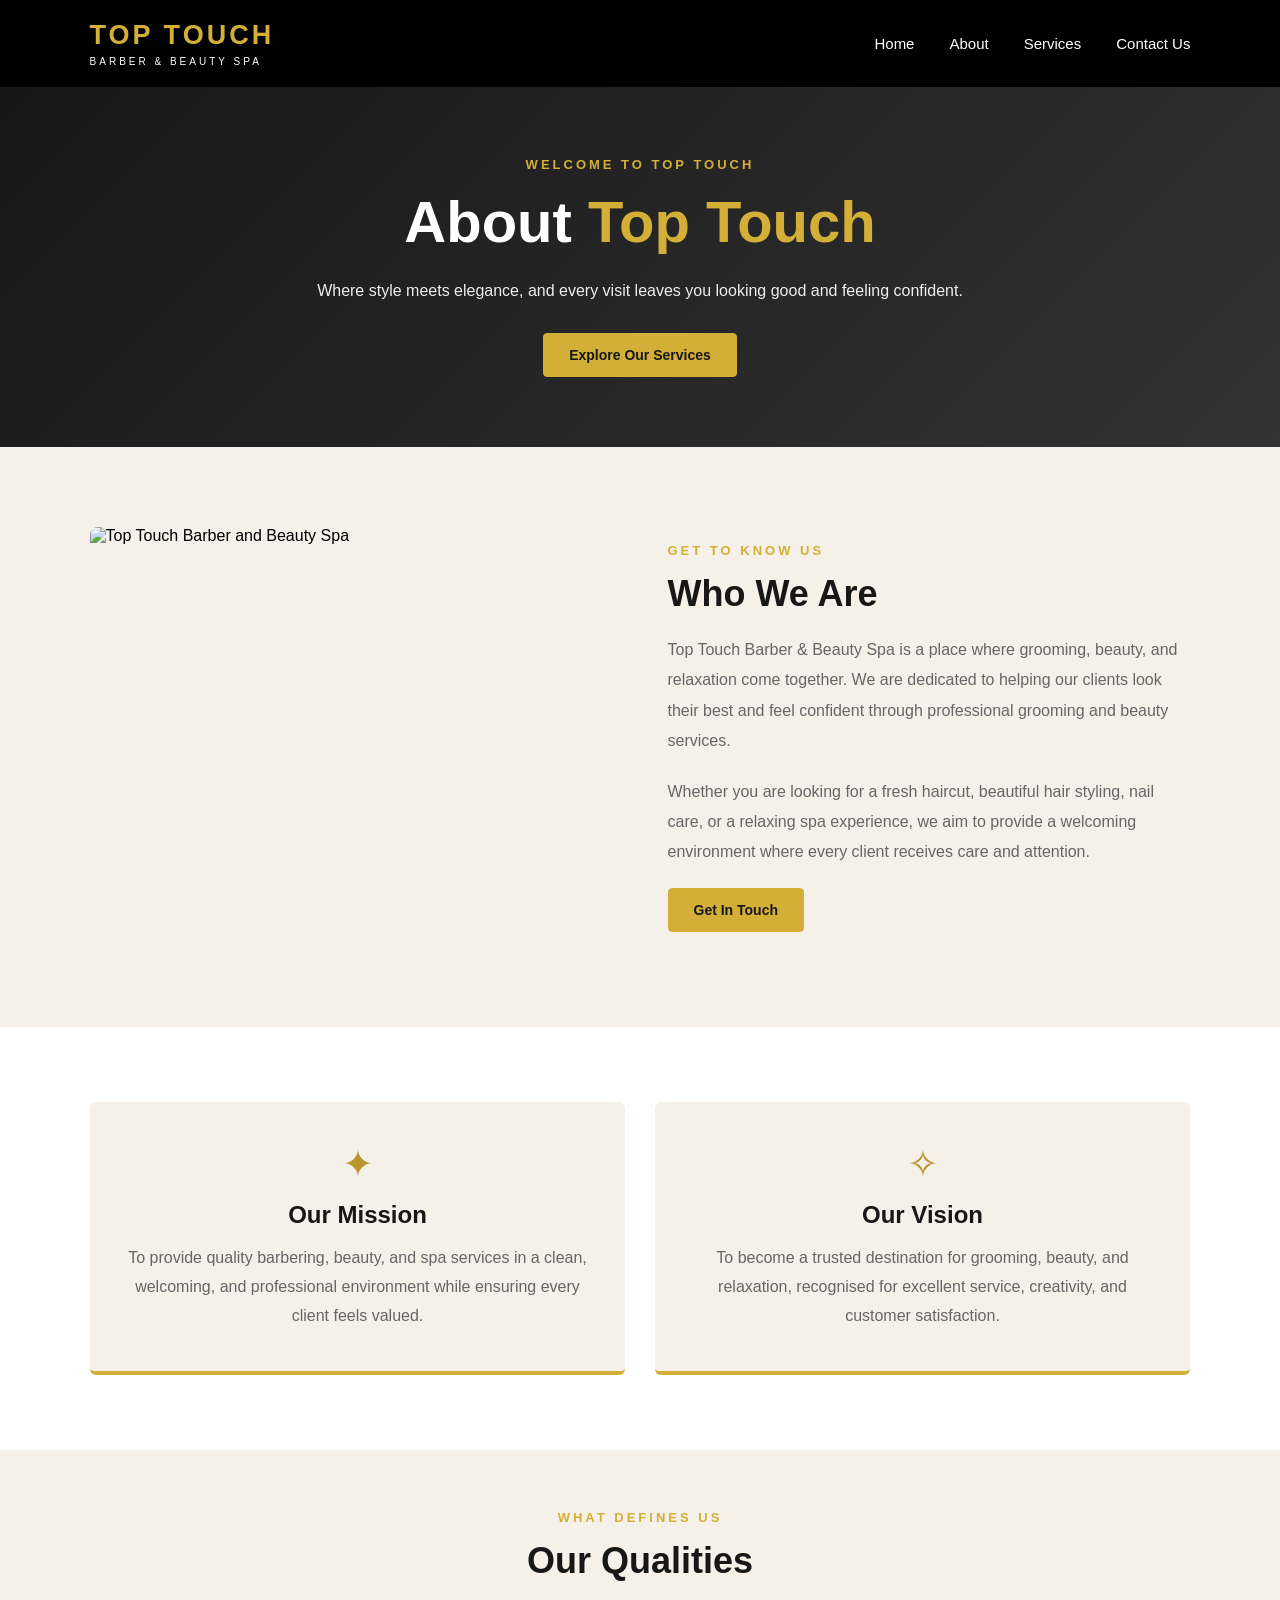
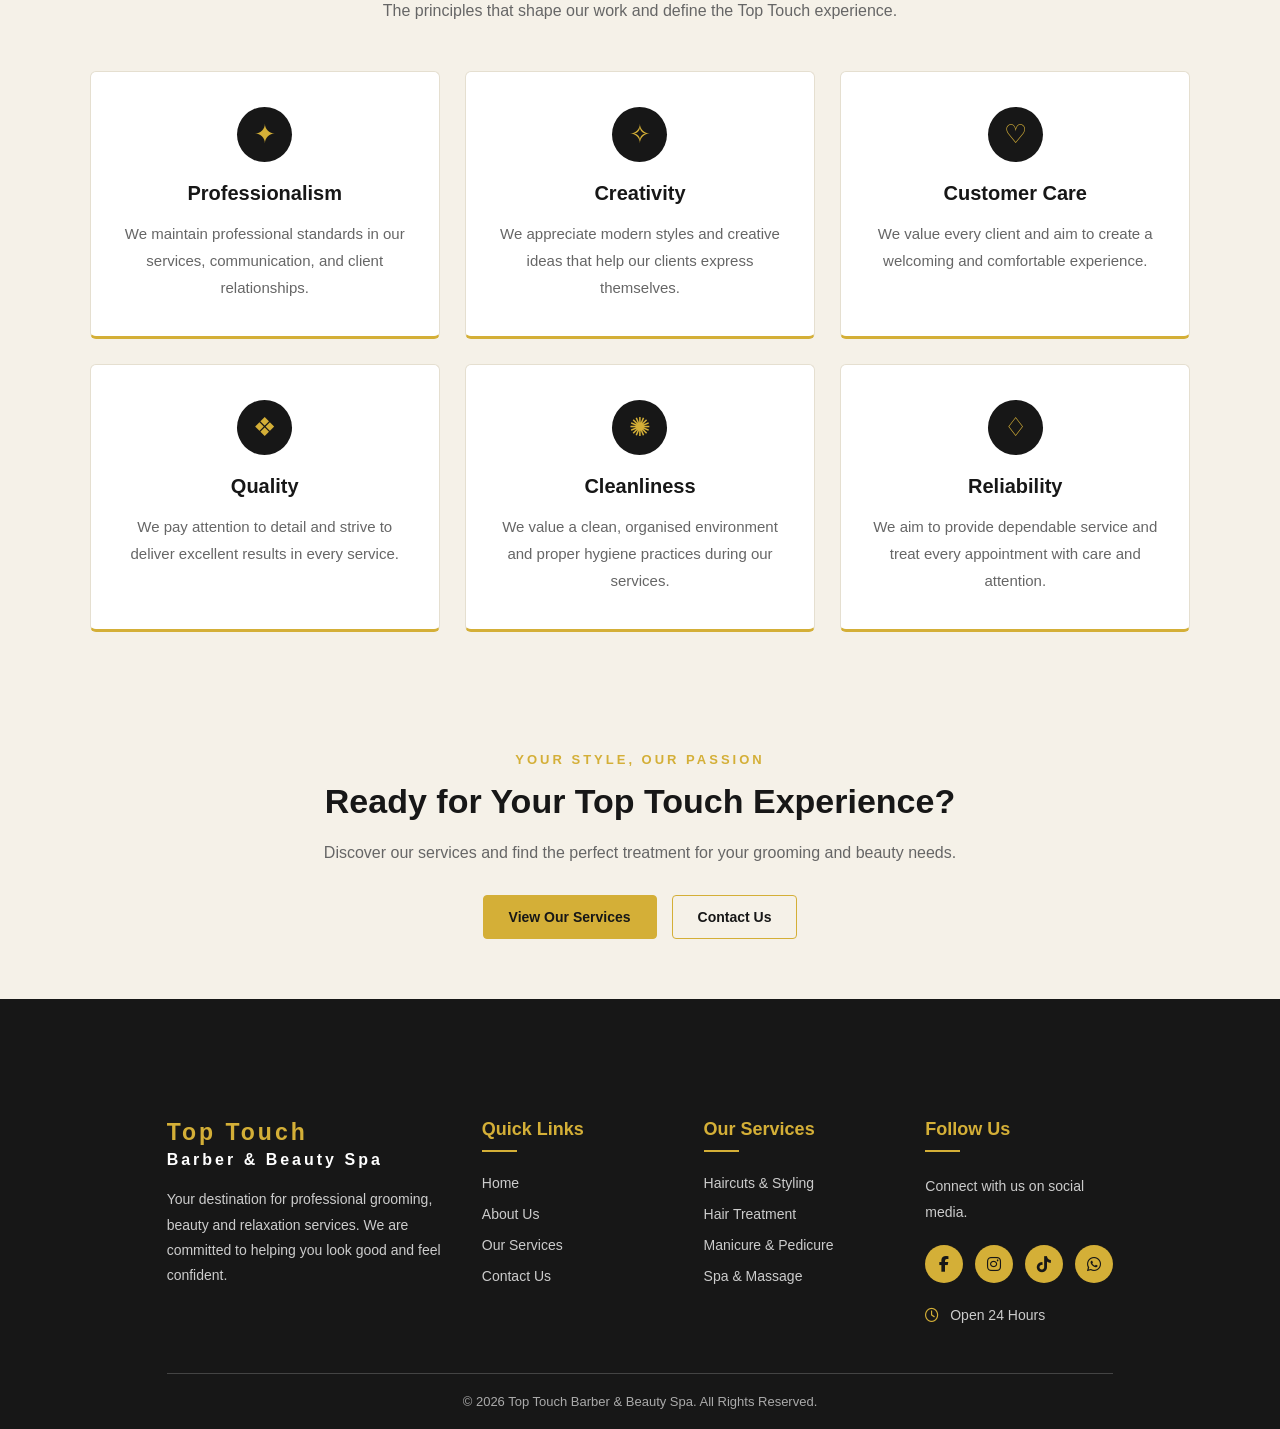
==== about.html @ b12eb3fb "Add files via upload" ====
<!DOCTYPE html>
<html lang="en">
<head>
    <meta charset="UTF-8">
    <meta name="viewport" content="width=device-width, initial-scale=1.0">
    <link rel="stylesheet" href="style.css">
    <link rel="stylesheet" href="https://cdnjs.cloudflare.com/ajax/libs/font-awesome/6.7.2/css/all.min.css">
    <title>Top Touch Barber and Beauty Spa</title>
</head>
<body>
   <header class="navbar">

    <!-- Business Name -->
    <div class="logo">
        <h2>TOP TOUCH</h2>
        <p>BARBER & BEAUTY SPA</p>
    </div>

    <!-- Navigation Links -->
    <nav class="nav-links">
        <a href="index.html">Home</a>
        <a href="about.html">About</a>
        <a href="services.html">Services</a>
        <a href="contact.html">Contact Us</a>
    </nav>

</header>
<!-- ABOUT HERO SECTION -->
<section class="about-hero">
    <div class="about-hero-content">
        <p class="about-subtitle">WELCOME TO TOP TOUCH</p>
        <h1>About <span>Top Touch</span></h1>
        <p>
            Where style meets elegance, and every visit leaves you
            looking good and feeling confident.
        </p>
        <a href="services.html" class="about-btn">Explore Our Services</a>
    </div>
</section>


<!-- WHO WE ARE SECTION -->
<section class="who-we-are">
    <div class="about-container">

        <div class="about-image">
            <img src="images/about-hero.jpg" alt="Top Touch Barber and Beauty Spa">
        </div>

        <div class="about-text">
            <p class="section-label">GET TO KNOW US</p>
            <h2>Who We Are</h2>

            <p>
                Top Touch Barber & Beauty Spa is a place where grooming,
                beauty, and relaxation come together. We are dedicated
                to helping our clients look their best and feel confident
                through professional grooming and beauty services.
            </p>

            <p>
                Whether you are looking for a fresh haircut, beautiful
                hair styling, nail care, or a relaxing spa experience,
                we aim to provide a welcoming environment where every
                client receives care and attention.
            </p>

            <a href="contact.html" class="about-btn">Get In Touch</a>
        </div>

    </div>
</section>


<!-- MISSION AND VISION SECTION -->
<section class="mission-vision">
    <div class="mission-vision-container">

        <div class="mission-card">
            <div class="mission-icon">✦</div>
            <h2>Our Mission</h2>
            <p>
                To provide quality barbering, beauty, and spa services
                in a clean, welcoming, and professional environment
                while ensuring every client feels valued.
            </p>
        </div>

        <div class="mission-card">
            <div class="mission-icon">✧</div>
            <h2>Our Vision</h2>
            <p>
                To become a trusted destination for grooming, beauty,
                and relaxation, recognised for excellent service,
                creativity, and customer satisfaction.
            </p>
        </div>

    </div>
</section>
<!-- OUR QUALITIES SECTION -->
<section class="our-qualities">

    <div class="qualities-heading">
        <p class="section-label">WHAT DEFINES US</p>
        <h2>Our Qualities</h2>
        <p>
            The principles that shape our work and define the
            Top Touch experience.
        </p>
    </div>

    <div class="qualities-container">

        <!-- Quality 1 -->
        <div class="quality-card">
            <div class="quality-icon">✦</div>
            <h3>Professionalism</h3>
            <p>
                We maintain professional standards in our services,
                communication, and client relationships.
            </p>
        </div>

        <!-- Quality 2 -->
        <div class="quality-card">
            <div class="quality-icon">✧</div>
            <h3>Creativity</h3>
            <p>
                We appreciate modern styles and creative ideas
                that help our clients express themselves.
            </p>
        </div>

        <!-- Quality 3 -->
        <div class="quality-card">
            <div class="quality-icon">♡</div>
            <h3>Customer Care</h3>
            <p>
                We value every client and aim to create a welcoming
                and comfortable experience.
            </p>
        </div>

        <!-- Quality 4 -->
        <div class="quality-card">
            <div class="quality-icon">❖</div>
            <h3>Quality</h3>
            <p>
                We pay attention to detail and strive to deliver
                excellent results in every service.
            </p>
        </div>

        <!-- Quality 5 -->
        <div class="quality-card">
            <div class="quality-icon">✺</div>
            <h3>Cleanliness</h3>
            <p>
                We value a clean, organised environment and proper
                hygiene practices during our services.
            </p>
        </div>

        <!-- Quality 6 -->
        <div class="quality-card">
            <div class="quality-icon">♢</div>
            <h3>Reliability</h3>
            <p>
                We aim to provide dependable service and treat
                every appointment with care and attention.
            </p>
        </div>

    </div>

</section>

<!-- CALL TO ACTION SECTION -->
<section class="about-cta">
    <div class="about-cta-content">
        <p class="section-label">YOUR STYLE, OUR PASSION</p>
        <h2>Ready for Your Top Touch Experience?</h2>
        <p>
            Discover our services and find the perfect treatment
            for your grooming and beauty needs.
        </p>

        <div class="about-cta-buttons">
            <a href="services.html" class="about-btn">View Our Services</a>
            <a href="contact.html" class="about-btn about-btn-outline">
                Contact Us
            </a>
        </div>
    </div>
</section>
<footer class="site-footer">


<!-- FOOTER SECTION -->

<footer class="site-footer">
    <div class="footer-container">


    <div class="footer-column footer-brand">
        <h2>Top Touch <span>Barber & Beauty Spa</span></h2>
        <p>
            Your destination for professional grooming, beauty
            and relaxation services. We are committed to helping
            you look good and feel confident.
        </p>
    </div>

    <div class="footer-column">
        <h3>Quick Links</h3>
        <ul class="footer-links">
            <li><a href="index.html">Home</a></li>
            <li><a href="about.html">About Us</a></li>
            <li><a href="services.html">Our Services</a></li>
            <li><a href="contact.html">Contact Us</a></li>
        </ul>
    </div>

    <div class="footer-column">
        <h3>Our Services</h3>
        <ul class="footer-links">
            <li><a href="services.html">Haircuts & Styling</a></li>
            <li><a href="services.html">Hair Treatment</a></li>
            <li><a href="services.html">Manicure & Pedicure</a></li>
            <li><a href="services.html">Spa & Massage</a></li>
        </ul>
    </div>

    <div class="footer-column">
        <h3>Follow Us</h3>
        <p>Connect with us on social media.</p>
        <div class="footer-socials">
            <a href="#" aria-label="Facebook"><i class="fa-brands fa-facebook-f"></i></a>
            <a href="#" aria-label="Instagram"><i class="fa-brands fa-instagram"></i></a>
            <a href="#" aria-label="TikTok"><i class="fa-brands fa-tiktok"></i></a>
            <a href="#" aria-label="WhatsApp"><i class="fa-brands fa-whatsapp"></i></a>
        </div>
        <p class="footer-hours">
            <i class="fa-regular fa-clock"></i> Open 24 Hours
        </p>
    </div>

</div>

<div class="footer-bottom">
    <p>&copy; 2026 Top Touch Barber & Beauty Spa. All Rights Reserved.</p>
</div>


</footer>

</body>
    
</html>
---- style.css ----
* {
    margin: 0;
    padding: 0;
    box-sizing: border-box;
}

body {
    font-family: Arial, sans-serif;
    background-color: #f5f1e8;
}

.navbar {
    width: 100%;
   background-color: black;
    padding: 20px 7%;
    display: flex;
    justify-content: space-between;
    align-items: center;
}

.logo h2 {
    color: #d4af37;
    font-size: 27px;
    letter-spacing: 3px;
}

.logo p {
    color: white;
    font-size: 10px;
    letter-spacing: 3px;
    margin-top: 5px;
}

.nav-links {
    display: flex;
    align-items: center;
    gap: 35px;
    margin-left: auto;
}

.nav-links a {
    color: white;
    text-decoration: none;
    font-size: 15px;
    transition: color 0.3s ease;
}

.nav-links a:hover {
    color: #d4af37;
}

@media (max-width: 768px) {
    .navbar {
        flex-direction: column;
        gap: 20px;
    }

    .nav-links {
        justify-content: center;
        flex-wrap: wrap;
        gap: 20px;
        margin-left: 0;
    }
}
.hero-slider {
    width: 100%;
    height: 750px;
    position: relative;
    overflow: hidden;
    background-color: #171717;
}

.slide {
    position: absolute;
    inset: 0;
    opacity: 0;
    visibility: hidden;
    transition: opacity 0.8s ease, visibility 0.8s ease;
}

.slide.active {
    opacity: 1;
    visibility: visible;
    z-index: 1;
}

.slide img {
    width: 100%;
    height: 100%;
    object-fit: cover;
    position: absolute;
    inset: 0;
    animation: imageZoom 6s ease-in-out infinite alternate;
}

.slide::after {
    content: "";
    position: absolute;
    inset: 0;
    background: linear-gradient(
        90deg,
        rgba(0, 0, 0, 0.85),
        rgba(0, 0, 0, 0.45),
        rgba(0, 0, 0, 0.1)
    );
}

.slide-content {
    position: absolute;
    top: 50%;
    left: 9%;
    transform: translateY(-50%);
    max-width: 600px;
    color: white;
    z-index: 2;
}

.category {
    color: #d4af37;
    font-size: 14px;
    font-weight: bold;
    letter-spacing: 4px;
    margin-bottom: 18px;
}

.slide-content h1 {
    font-size: clamp(32px, 4vw, 55px);
    line-height: 1.2;
    margin-bottom: 20px;
}

.slide-content > p:not(.category) {
    font-size: 17px;
    line-height: 1.8;
    margin-bottom: 28px;
    max-width: 500px;
}

.slide-btn {
    display: inline-block;
    background-color: #d4af37;
    color: #171717;
    padding: 14px 28px;
    text-decoration: none;
    font-weight: bold;
    border: 2px solid #d4af37;
    transition: 0.3s ease;
}

.slide-btn:hover {
    background-color: transparent;
    color: #ffffff;
}

.slider-arrow {
    position: absolute;
    top: 50%;
    transform: translateY(-50%);
    z-index: 3;
    width: 45px;
    height: 45px;
    border: 1px solid #d4af37;
    border-radius: 50%;
    background-color: rgba(0, 0, 0, 0.5);
    color: white;
    font-size: 20px;
    cursor: pointer;
}

.slider-arrow:hover {
    background-color: #d4af37;
    color: #171717;
}

.prev {
    left: 25px;
}

.next {
    right: 25px;
}

.slider-dots {
    position: absolute;
    bottom: 25px;
    left: 50%;
    transform: translateX(-50%);
    display: flex;
    gap: 12px;
    z-index: 3;
}

.dot {
    width: 12px;
    height: 12px;
    border-radius: 50%;
    border: 1px solid white;
    background-color: transparent;
    cursor: pointer;
}

.dot.active {
    background-color: #d4af37;
    border-color: #d4af37;
}

@keyframes imageZoom {
    from {
        transform: scale(1);
    }

    to {
        transform: scale(1.08);
    }
}

@media (max-width: 768px) {
    .hero-slider {
        height: 460px;
    }

    .slide-content {
        left: 7%;
        right: 7%;
    }

    .slide-content h1 {
        font-size: 34px;
    }

    .slide-content > p:not(.category) {
        font-size: 15px;
    }

    .slider-arrow {
        width: 38px;
        height: 38px;
        font-size: 16px;
    }

    .prev {
        left: 10px;
    }

    .next {
        right: 10px;
    }
}

@media (prefers-reduced-motion: reduce) {
    .slide,
    .slide img,
    .slide-btn {
        animation: none;
        transition: none;
    }
}
/* WHY CHOOSE US SECTION */
.why-choose-us {
width: 100%;
padding: 80px 7%;
background-color: #f5f1e8;
}

/* SECTION HEADING */
.section-heading {
text-align: center;
max-width: 700px;
margin: 0 auto 45px;
}

.section-subtitle {
color: #b8962e;
font-size: 13px;
font-weight: bold;
letter-spacing: 4px;
margin-bottom: 12px;
}

.section-heading h2 {
color: #171717;
font-size: 38px;
font-weight: bold;
margin-bottom: 15px;
}

.section-description {
color: #666666;
font-size: 16px;
line-height: 1.8;
}

/* THREE CARDS IN ONE ROW */
.choose-cards {
display: grid;
grid-template-columns: repeat(3, minmax(0, 1fr));
gap: 25px;
align-items: stretch;
max-width: 1400px;
margin: 0 auto;
}

/* INDIVIDUAL CARD */
.choose-card {
background-color: #ffffff;
padding: 30px;
border-left: 4px solid #d4af37;
border-radius: 8px;
box-shadow: 0 5px 20px rgba(0, 0, 0, 0.06);
transition: transform 0.3s ease, box-shadow 0.3s ease;
}

/* CARD HOVER EFFECT */
.choose-card:hover {
transform: translateY(-6px);
box-shadow: 0 12px 28px rgba(0, 0, 0, 0.12);
}

/* HEADING AND ICON */
.card-heading {
display: flex;
align-items: center;
gap: 15px;
margin-bottom: 18px;
}

.card-heading h3 {
color: #171717;
font-size: 21px;
font-weight: bold;
line-height: 1.4;
}

.choose-icon {
color: #d4af37;
font-size: 30px;
line-height: 1;
flex-shrink: 0;
}

/* CARD DESCRIPTION */
.choose-card p {
color: #666666;
font-size: 15px;
line-height: 1.8;
margin: 0;
}

/* TABLETS */
@media (max-width: 992px) {
.why-choose-us {
padding: 65px 5%;
}

```
.choose-cards {
    gap: 18px;
}

.choose-card {
    padding: 22px;
}

.card-heading {
    gap: 10px;
}

.card-heading h3 {
    font-size: 18px;
}

.choose-icon {
    font-size: 26px;
}
```

}

/* MOBILE PHONES */
@media (max-width: 768px) {
.why-choose-us {
padding: 50px 6%;
}

```
.section-heading {
    margin-bottom: 30px;
}

.section-heading h2 {
    font-size: 30px;
}

.section-description {
    font-size: 15px;
}

.choose-cards {
    grid-template-columns: 1fr;
    gap: 20px;
}

.choose-card {
    padding: 25px;
}

.card-heading h3 {
    font-size: 20px;
}
```

}
/* ==============================
OUR SERVICES SECTION
================================= */

.our-services {
width: 100%;
padding: 80px 7%;
background-color: #f5f1e8;
}

/* SECTION HEADING */

.services-heading {
text-align: center;
max-width: 700px;
margin: 0 auto 45px;
}

.services-subtitle {
color: #b8962e;
font-size: 13px;
font-weight: bold;
letter-spacing: 4px;
margin-bottom: 12px;
}

.services-heading h2 {
color: #171717;
font-size: 38px;
font-weight: bold;
margin-bottom: 15px;
}

.services-heading > p:last-child {
color: #666666;
font-size: 16px;
line-height: 1.8;
}

/* SERVICES GRID */

.services-container {
display: grid;
grid-template-columns: repeat(4, minmax(0, 1fr));
gap: 22px;
max-width: 1400px;
margin: 0 auto;
align-items: stretch;
}

/* INDIVIDUAL SERVICE CARD */

.service-card {
display: flex;
flex-direction: column;
background-color: #ffffff;
border-radius: 8px;
overflow: hidden;
box-shadow: 0 5px 20px rgba(0, 0, 0, 0.06);
transition: transform 0.3s ease, box-shadow 0.3s ease;
}

.service-card:hover {
transform: translateY(-6px);
box-shadow: 0 12px 28px rgba(0, 0, 0, 0.12);
}

/* SERVICE IMAGES */

.service-card > img {
width: 100%;
height: 260px;
object-fit: cover;
display: block;
transition: transform 0.4s ease;
}

.service-card:hover > img {
transform: scale(1.04);
}

/* CARD CONTENT */

.service-info {
display: flex;
flex-direction: column;
align-items: flex-start;
flex: 1;
padding: 25px 22px;
}

.service-info h3 {
color: #171717;
font-size: 20px;
line-height: 1.4;
margin-bottom: 14px;
}

.service-info p {
color: #666666;
font-size: 14px;
line-height: 1.8;
margin-bottom: 22px;
}

/* VIEW MORE BUTTON */

.view-more-btn {
display: inline-block;
margin-top: auto;
background-color: #d4af37;
color: #171717;
padding: 12px 22px;
border: 1px solid #d4af37;
border-radius: 4px;
text-decoration: none;
font-size: 14px;
font-weight: bold;
transition: background-color 0.3s ease,
color 0.3s ease,
border-color 0.3s ease;
}

.view-more-btn:hover {
background-color: #171717;
color: #d4af37;
border-color: #171717;
}

/* TABLETS AND SMALL LAPTOPS */

@media (max-width: 1100px) {
.our-services {
padding: 65px 5%;
}


.services-container {
    grid-template-columns: repeat(2, minmax(0, 1fr));
    gap: 25px;
}

.service-card > img {
    height: 240px;
}


}

/* MOBILE PHONES */

@media (max-width: 600px) {
.our-services {
padding: 50px 6%;
}

.services-heading {
    margin-bottom: 30px;
}

.services-heading h2 {
    font-size: 30px;
}

.services-heading > p:last-child {
    font-size: 15px;
}

.services-container {
    grid-template-columns: 1fr;
    gap: 22px;
}

.service-card > img {
    height: 230px;
}

.service-info {
    padding: 24px;
}

.service-info h3 {
    font-size: 21px;
}
```

}
/* ==============================
FOOTER
================================= */

.site-footer {
width: 100%;
background-color: #171717;
color: #ffffff;
padding: 60px 7% 0;
}

/* FOOTER COLUMNS */

.footer-container {
display: grid;
grid-template-columns: 1.4fr 1fr 1.3fr 1.3fr;
gap: 40px;
max-width: 1400px;
margin: 0 auto;
padding-bottom: 45px;
}

.footer-column h3 {
color: #d4af37;
font-size: 19px;
margin-bottom: 25px;
position: relative;
}

.footer-column h3::after {
content: "";
display: block;
width: 35px;
height: 2px;
background-color: #d4af37;
margin-top: 10px;
}

/* BRAND */

.footer-brand h2 {
color: #ffffff;
font-size: 28px;
letter-spacing: 3px;
margin-bottom: 5px;
}

.footer-brand h2 span {
color: #d4af37;
}

.footer-brand h4 {
color: #d4af37;
font-size: 11px;
letter-spacing: 3px;
margin-bottom: 20px;
}

.footer-brand > p {
color: #cccccc;
font-size: 14px;
line-height: 1.9;
margin-bottom: 25px;
}

/* QUICK LINKS */

.footer-links {
list-style: none;
padding: 0;
margin: 0;
}

.footer-links li {
margin-bottom: 14px;
}

.footer-links a {
color: #cccccc;
text-decoration: none;
font-size: 14px;
transition: color 0.3s ease, padding-left 0.3s ease;
}

.footer-links a:hover {
color: #d4af37;
padding-left: 5px;
}

/* CONTACT INFORMATION */

.footer-contact > p {
display: flex;
align-items: flex-start;
gap: 10px;
color: #cccccc;
font-size: 14px;
line-height: 1.8;
margin-bottom: 15px;
overflow-wrap: anywhere;
}

.footer-contact a {
color: #cccccc;
text-decoration: none;
transition: color 0.3s ease;
}

.footer-contact a:hover {
color: #d4af37;
}

.contact-icon {
color: #d4af37;
font-size: 19px;
min-width: 18px;
}

/* OPENING HOURS */

.opening-hours {
margin-top: 25px;
}

.opening-hours h4 {
color: #d4af37;
font-size: 15px;
margin-bottom: 12px;
}

.opening-hours p {
display: flex;
align-items: center;
gap: 9px;
color: #cccccc;
font-size: 13px;
line-height: 1.7;
}

.open-dot {
display: inline-block;
width: 9px;
height: 9px;
min-width: 9px;
border-radius: 50%;
background-color: #d4af37;
}

/* SOCIAL MEDIA ICONS */

/* FOOTER SECTION */
.site-footer {
background: #171717;
color: #ffffff;
padding: 60px 7% 0;
}

.footer-container {
max-width: 1200px;
margin: 0 auto;
display: grid;
grid-template-columns: 1.5fr 1fr 1fr 1fr;
gap: 35px;
padding-bottom: 45px;
}

.footer-column h3 {
color: #d4af37;
font-size: 18px;
margin-bottom: 22px;
}

.footer-brand h2 {
color: #d4af37;
font-size: 23px;
margin-bottom: 18px;
}

.footer-brand h2 span {
display: block;
color: #ffffff;
font-size: 16px;
margin-top: 5px;
}

.footer-column p {
color: #cccccc;
font-size: 14px;
line-height: 1.8;
}

.footer-links {
list-style: none;
padding: 0;
margin: 0;
}

.footer-links li {
margin-bottom: 13px;
}

.footer-links a {
color: #cccccc;
text-decoration: none;
font-size: 14px;
transition: 0.3s ease;
}

.footer-links a:hover {
color: #d4af37;
padding-left: 5px;
}

.footer-socials {
display: flex;
gap: 12px;
margin: 20px 0;
}

.footer-socials a {
width: 38px;
height: 38px;
display: flex;
align-items: center;
justify-content: center;
background: #d4af37;
color: #171717;
border-radius: 50%;
text-decoration: none;
font-size: 16px;
transition: 0.3s ease;
}

.footer-socials a:hover {
background: #ffffff;
transform: translateY(-4px);
}

.footer-hours {
margin-top: 5px;
}

.footer-hours i {
color: #d4af37;
margin-right: 7px;
}

.footer-bottom {
border-top: 1px solid #444444;
padding: 20px 0;
text-align: center;
}

.footer-bottom p {
color: #aaaaaa;
font-size: 13px;
margin: 0;
}

@media (max-width: 900px) {
.footer-container {
grid-template-columns: repeat(2, 1fr);
}
}

@media (max-width: 550px) {
.site-footer {
padding: 45px 6% 0;
}

.footer-container {
    grid-template-columns: 1fr;
    gap: 30px;
}


}

/* =====================================
   ABOUT PAGE HERO SECTION
===================================== */

.about-hero {
    position: relative;
    min-height: 520px;
    display: flex;
    align-items: center;
    justify-content: center;
    padding: 80px 7%;
    text-align: center;

    
    background-image: url("images/about-hero.jpg");
    background-size: cover;
    background-position: center;
    background-repeat: no-repeat;

    overflow: hidden;
}

/* Dark overlay while retaining the brand colours */
.about-hero-overlay {
    position: absolute;
    inset: 0;
    background: rgba(23, 23, 23, 0.72);
}

/* Hero content */
.about-hero-content {
    position: relative;
    z-index: 1;
    max-width: 850px;
    color: #ffffff;
}

/* Small gold heading */
.about-hero-label {
    color: #d4af37;
    font-size: 14px;
    font-weight: 700;
    letter-spacing: 4px;
    margin-bottom: 18px;
}

/* Main heading */
.about-hero-content h1 {
    font-size: clamp(38px, 5vw, 64px);
    line-height: 1.2;
    margin-bottom: 22px;
    color: #ffffff;
}

.about-hero-content h1 span {
    color: #d4af37;
}

/* Description */
.about-hero-description {
    max-width: 680px;
    margin: 0 auto 32px;
    color: #f5f1e8;
    font-size: 17px;
    line-height: 1.8;
}

/* Hero buttons */
.about-hero-buttons {
    display: flex;
    justify-content: center;
    align-items: center;
    flex-wrap: wrap;
    gap: 16px;
}

.about-btn {
    display: inline-block;
    padding: 14px 26px;
    text-decoration: none;
    font-size: 14px;
    font-weight: 700;
    border-radius: 5px;
    transition: all 0.3s ease;
}

/* Gold button */
.about-btn-primary {
    background: #d4af37;
    color: #171717;
    border: 2px solid #d4af37;
}

.about-btn-primary:hover {
    background: transparent;
    color: #d4af37;
}

/* Transparent button */
.about-btn-secondary {
    background: transparent;
    color: #ffffff;
    border: 2px solid #d4af37;
}

.about-btn-secondary:hover {
    background: #d4af37;
    color: #171717;
}

/* Mobile responsiveness */
@media (max-width: 600px) {

    .about-hero {
        min-height: 450px;
        padding: 65px 6%;
    }

    .about-hero-label {
        font-size: 12px;
        letter-spacing: 3px;
    }

    .about-hero-description {
        font-size: 15px;
    }

    .about-hero-buttons {
        flex-direction: column;
        width: 100%;
    }

    .about-btn {
        width: 100%;
        max-width: 280px;
        text-align: center;
    }
}

/* ==============================
   ABOUT PAGE
============================== */

.about-hero {
    min-height: 360px;
    display: flex;
    align-items: center;
    justify-content: center;
    text-align: center;
    padding: 70px 20px;
    background: linear-gradient(135deg, #171717, #333333);
    color: #ffffff;
}

.about-hero-content {
    max-width: 750px;
}

.about-subtitle,
.section-label {
    color: #d4af37;
    font-size: 13px;
    font-weight: 700;
    letter-spacing: 3px;
    margin-bottom: 15px;
}

.about-hero h1 {
    font-size: clamp(36px, 5vw, 58px);
    margin-bottom: 20px;
}

.about-hero h1 span {
    color: #d4af37;
}

.about-hero-content > p:not(.about-subtitle) {
    color: #eeeeee;
    line-height: 1.8;
    margin-bottom: 28px;
}

.about-btn {
    display: inline-block;
    padding: 13px 25px;
    background: #d4af37;
    color: #171717;
    text-decoration: none;
    font-weight: 700;
    border: 1px solid #d4af37;
    border-radius: 4px;
    transition: 0.3s ease;
}

.about-btn:hover {
    background: transparent;
    color: #d4af37;
}


/* WHO WE ARE */

.who-we-are {
    padding: 80px 7%;
    background: #f5f1e8;
}

.about-container {
    max-width: 1150px;
    margin: auto;
    display: grid;
    grid-template-columns: 1fr 1fr;
    gap: 55px;
    align-items: center;
}

.about-image img {
    width: 100%;
    height: 420px;
    object-fit: cover;
    display: block;
    border-radius: 8px;
}

.about-text h2,
.about-heading h2 {
    color: #171717;
    font-size: 36px;
    margin-bottom: 20px;
}

.about-text p:not(.section-label) {
    color: #666666;
    line-height: 1.9;
    margin-bottom: 20px;
}


/* MISSION AND VISION */

.mission-vision {
    padding: 75px 7%;
    background: #ffffff;
}

.mission-vision-container {
    max-width: 1100px;
    margin: auto;
    display: grid;
    grid-template-columns: repeat(2, 1fr);
    gap: 30px;
}

.mission-card {
    padding: 40px 30px;
    text-align: center;
    background: #f5f1e8;
    border-bottom: 4px solid #d4af37;
    border-radius: 6px;
    transition: transform 0.3s ease;
}

.mission-card:hover {
    transform: translateY(-6px);
}

.mission-icon {
    color: #b8962e;
    font-size: 38px;
    margin-bottom: 15px;
}

.mission-card h2 {
    color: #171717;
    margin-bottom: 15px;
}

.mission-card p {
    color: #666666;
    line-height: 1.8;
}




/* CALL TO ACTION */

.about-cta {
    padding: 60px 20px;
    text-align: center;
    background: #f5f1e8;
}

.about-cta-content {
    max-width: 750px;
    margin: auto;
}

.about-cta h2 {
    color: #171717;
    font-size: 34px;
    margin-bottom: 18px;
}

.about-cta-content > p:not(.section-label) {
    color: #666666;
    line-height: 1.8;
    margin-bottom: 28px;
}

.about-cta-buttons {
    display: flex;
    justify-content: center;
    flex-wrap: wrap;
    gap: 15px;
}

.about-btn-outline {
    background: transparent;
    color: #171717;
}

.about-btn-outline:hover {
    background: #171717;
    color: #d4af37;
    border-color: #171717;
}


/* RESPONSIVE LAYOUT */

@media (max-width: 768px) {
    .about-container {
        grid-template-columns: 1fr;
        gap: 30px;
    }

    .about-image img {
        height: 300px;
    }

    .mission-vision-container {
        grid-template-columns: 1fr;
    }

    .about-features {
        grid-template-columns: 1fr;
    }

    .about-text h2,
    .about-heading h2 {
        font-size: 30px;
    }

    .about-cta h2 {
        font-size: 28px;
    }
}
/* ==============================
   OUR QUALITIES SECTION
============================== */

.our-qualities {
    padding: 60px 7%;
    background: #f5f1e8;
}

.qualities-heading {
    max-width: 700px;
    margin: 0 auto 45px;
    text-align: center;
}

.qualities-heading h2 {
    color: #171717;
    font-size: 36px;
    margin-bottom: 15px;
}

.qualities-heading > p:last-child {
    color: #666666;
    line-height: 1.8;
}

.qualities-container {
    max-width: 1150px;
    margin: 0 auto;
    display: grid;
    grid-template-columns: repeat(3, minmax(0, 1fr));
    gap: 25px;
}

.quality-card {
    padding: 35px 25px;
    text-align: center;
    background: #ffffff;
    border: 1px solid #e5dfd0;
    border-bottom: 3px solid #d4af37;
    border-radius: 6px;
    transition: transform 0.3s ease, box-shadow 0.3s ease;
}

.quality-card:hover {
    transform: translateY(-6px);
    box-shadow: 0 10px 25px rgba(0, 0, 0, 0.08);
}

.quality-icon {
    width: 55px;
    height: 55px;
    display: flex;
    align-items: center;
    justify-content: center;
    margin: 0 auto 20px;
    border-radius: 50%;
    background: #171717;
    color: #d4af37;
    font-size: 26px;
}

.quality-card h3 {
    color: #171717;
    font-size: 20px;
    margin-bottom: 15px;
}

.quality-card p {
    color: #666666;
    font-size: 15px;
    line-height: 1.8;
    margin: 0;
}

/* Responsive layout */

@media (max-width: 900px) {
    .qualities-container {
        grid-template-columns: repeat(2, minmax(0, 1fr));
    }
}

@media (max-width: 550px) {
    .our-qualities {
        padding: 60px 6%;
    }

    .qualities-container {
        grid-template-columns: 1fr;
    }

    .qualities-heading h2 {
        font-size: 30px;
    }
}

/* ==============================
   SERVICES PAGE HERO
============================== */

.services-page-hero {
    width: 100%;
    min-height: 380px;
    box-sizing: border-box;

    display: flex;
    align-items: center;
    justify-content: center;

    padding: 65px 20px;
    margin: 0;

    text-align: center;
    background: linear-gradient(135deg, #171717, #333333);
    color:  white   ;
}

.services-page-hero-content {
    width: 100%;
    max-width: 800px;
    margin: 0 auto;
}

.services-page-subtitle {
    color: #d4af37;
    font-size: 13px;
    font-weight: bold;
    letter-spacing: 3px;
    margin-bottom: 18px;
}

.services-page-hero h1 {
    color:#d4af37;
    font-size: clamp(36px, 5vw, 54px);
    line-height: 1.2;
    margin: 0 0 22px;
}

.services-page-hero h1 span {
    color: #d4af37;
}

.services-page-description {
    max-width: 680px;
    margin: 0 auto 30px;
    color:white ;
    font-size: 16px;
    line-height: 1.9;
}

.services-page-btn {
    display: inline-flex;
    align-items: center;
    justify-content: center;
    gap: 12px;

    padding: 14px 30px;

    background: #d4af37;
    color: #171717;

    text-decoration: none;
    font-size: 15px;
    font-weight: bold;

    border: 2px solid #d4af37;
    border-radius: 4px;

    transition: 0.3s ease;
}

.services-page-btn:hover {
    background: transparent;
    color: #d4af37;
}

.services-page-btn span {
    font-size: 20px;
    transition: transform 0.3s ease;
}

.services-page-btn:hover span {
    transform: translateX(5px);
}


/* MOBILE RESPONSIVENESS */

@media (max-width: 600px) {

    .services-page-hero {
        min-height: 320px;
        padding: 50px 20px;
    }

    .services-page-subtitle {
        font-size: 11px;
        letter-spacing: 2px;
    }

    .services-page-description {
        font-size: 14px;
    }

}

/* ==============================
   KINYOZI & SALON SERVICES
============================== */

.salon-services {
    padding: 60px 7%;
    background: #f5f1e8;
}

.services-section-heading {
    max-width: 750px;
    margin: 0 auto 40px;
    text-align: center;
}

.services-section-subtitle {
    color: #b8962e;
    font-size: 12px;
    font-weight: bold;
    letter-spacing: 3px;
    margin-bottom: 12px;
}

.services-section-heading h2 {
    color: #171717;
    font-size: 36px;
    margin-bottom: 15px;
}

.services-section-heading h2 span {
    color: #b8962e;
}

.services-section-heading > p:last-child {
    color: #666666;
    line-height: 1.8;
}

.services-cards-container {
    max-width: 1200px;
    margin: 0 auto;
    display: grid;
    grid-template-columns: repeat(3, minmax(0, 1fr));
    gap: 25px;
}

.service-card {
    min-width: 0;
    overflow: hidden;
    background: #ffffff;
    border: 1px solid #e8e1d4;
    border-radius: 7px;
    transition: transform 0.3s ease, box-shadow 0.3s ease;
}

.service-card:hover {
    transform: translateY(-5px);
    box-shadow: 0 10px 25px rgba(0, 0, 0, 0.1);
}

.service-card > img {
    display: block;
    width: 100%;
    height: 280px;
    object-fit: cover;
}

.service-card-content {
    padding: 22px;
}

.service-card-title {
    display: flex;
    align-items: flex-start;
    justify-content: space-between;
    gap: 12px;
    margin-bottom: 12px;
}

.service-card-title h3 {
    color: #171717;
    font-size: 18px;
    line-height: 1.4;
    margin: 0;
}

.service-price {
    flex-shrink: 0;
    color: #b8962e;
    font-size: 14px;
    font-weight: bold;
    white-space: nowrap;
}

.service-card-content > p {
    color: #666666;
    font-size: 14px;
    line-height: 1.8;
    margin: 0;
}

/* Responsive layout */

@media (max-width: 950px) {
    .services-cards-container {
        grid-template-columns: repeat(2, minmax(0, 1fr));
    }
}

@media (max-width: 600px) {
    .salon-services {
        padding: 45px 6%;
    }

    .services-section-heading h2 {
        font-size: 29px;
    }

    .services-cards-container {
        grid-template-columns: 1fr;
        gap: 20px;
    }

    .service-card > img {
        height: 260px;
    }
}
/* SPA SERVICES SECTION */
.spa-services {
    padding: 60px 7%;
    background-color: #f5f1e8;
}

/* Spa section uses the same heading styles as Salon */
.spa-services .services-section-heading {
    max-width: 750px;
    margin: 0 auto 40px;
    text-align: center;
}

/* Spa cards use the existing shared card styles */
.spa-services .services-cards-container {
    max-width: 1200px;
    margin: 0 auto;
}

/* Responsive spacing */
@media (max-width: 600px) {
    .spa-services {
        padding: 45px 6%;
    }
}
/* CONTACT HERO SECTION */
.contact-hero {
    width: 100%;
    min-height: 380px;
    box-sizing: border-box;
    display: flex;
    align-items: center;
    justify-content: center;
    padding: 65px 20px;
    background-color: #171717;
    color: #ffffff;
    text-align: center;
}

.contact-hero-content {
    width: 100%;
    max-width: 800px;
    margin: 0 auto;
}

.contact-hero-subtitle {
    color: #d4af37;
    font-size: 13px;
    font-weight: bold;
    letter-spacing: 3px;
    margin-bottom: 18px;
}

.contact-hero h1 {
    color: #d4af37;
    font-size: clamp(36px, 5vw, 54px);
    line-height: 1.2;
    margin: 0 0 22px;
}

.contact-hero h1 span {
    color: #d4af37;
}

.contact-hero-description {
    max-width: 680px;
    margin: 0 auto 30px;
    color:white;
    font-size: 16px;
    line-height: 1.9;
}

.contact-hero-btn {
    display: inline-flex;
    align-items: center;
    justify-content: center;
    gap: 12px;
    padding: 14px 30px;
    background-color: #d4af37;
    color: #171717;
    text-decoration: none;
    font-size: 15px;
    font-weight: bold;
    border: 2px solid #d4af37;
    border-radius: 4px;
    transition: 0.3s ease;
}

.contact-hero-btn:hover {
    background-color: transparent;
    color: #d4af37;
}

.contact-hero-btn span {
    font-size: 20px;
    transition: transform 0.3s ease;
}

.contact-hero-btn:hover span {
    transform: translateX(5px);
}

/* MOBILE RESPONSIVENESS */
@media (max-width: 600px) {
    .contact-hero {
        min-height: 320px;
        padding: 50px 20px;
    }

    .contact-hero-subtitle {
        font-size: 11px;
        letter-spacing: 2px;
    }

    .contact-hero-description {
        font-size: 14px;
    }
}

/* CONTACT INFORMATION SECTION */
.contact-info {
    padding: 60px 7%;
    background-color: #f5f1e8;
}

.contact-info-heading {
    max-width: 750px;
    margin: 0 auto 40px;
    text-align: center;
}

.contact-info-subtitle {
    color: #b8962e;
    font-size: 12px;
    font-weight: bold;
    letter-spacing: 3px;
    margin-bottom: 12px;
}

.contact-info-heading h2 {
    color: #171717;
    font-size: 36px;
    margin-bottom: 15px;
}

.contact-info-heading h2 span {
    color: #b8962e;
}

.contact-info-heading > p:last-child {
    color: #666666;
    line-height: 1.8;
}

.contact-info-container {
    max-width: 1200px;
    margin: 0 auto;
    display: grid;
    grid-template-columns: repeat(3, minmax(0, 1fr));
    gap: 25px;
}

.contact-info-card {
    background-color: #ffffff;
    padding: 35px 25px;
    text-align: center;
    border: 1px solid #e8e1d4;
    border-radius: 7px;
    transition: transform 0.3s ease, box-shadow 0.3s ease;
}

.contact-info-card:hover {
    transform: translateY(-5px);
    box-shadow: 0 10px 25px rgba(0, 0, 0, 0.1);
}

.contact-icon {
    width: 65px;
    height: 65px;
    margin: 0 auto 20px;
    display: flex;
    align-items: center;
    justify-content: center;
    background-color: #171717;
    color: #d4af37;
    border-radius: 50%;
    font-size: 24px;
}

.contact-info-card h3 {
    color: #171717;
    font-size: 20px;
    margin-bottom: 12px;
}

.contact-info-card p {
    color: #666666;
    font-size: 14px;
    line-height: 1.8;
    margin-bottom: 15px;
}

.contact-info-card a,
.contact-info-card > span {
    color: #b8962e;
    font-size: 15px;
    font-weight: bold;
    text-decoration: none;
}

.contact-info-card a:hover {
    color: #171717;
}

/* RESPONSIVE DESIGN */
@media (max-width: 950px) {
    .contact-info-container {
        grid-template-columns: repeat(2, minmax(0, 1fr));
    }
}

@media (max-width: 600px) {
    .contact-info {
        padding: 45px 6%;
    }

    .contact-info-heading h2 {
        font-size: 29px;
    }

    .contact-info-container {
        grid-template-columns: 1fr;
        gap: 20px;
    }
}

/* WHATSAPP BOOKING SECTION */
.whatsapp-booking {
    padding: 70px 7%;
    background-color: #171717;
    text-align: center;
    color: #ffffff;
}

.whatsapp-booking-content {
    max-width: 800px;
    margin: 0 auto;
}

.whatsapp-icon {
    width: 75px;
    height: 75px;
    margin: 0 auto 22px;
    display: flex;
    align-items: center;
    justify-content: center;
    background-color: #d4af37;
    color: #171717;
    border-radius: 50%;
    font-size: 38px;
}

.whatsapp-subtitle {
    color: #d4af37;
    font-size: 12px;
    font-weight: bold;
    letter-spacing: 3px;
    margin-bottom: 15px;
}

.whatsapp-booking h2 {
    color: #ffffff;
    font-size: 36px;
    line-height: 1.3;
    margin-bottom: 20px;
}

.whatsapp-booking h2 span {
    color: #d4af37;
}

.whatsapp-description {
    max-width: 680px;
    margin: 0 auto 30px;
    color: #eeeeee;
    font-size: 15px;
    line-height: 1.9;
}

.whatsapp-booking-btn {
    display: inline-flex;
    align-items: center;
    justify-content: center;
    gap: 12px;
    padding: 15px 30px;
    background-color: #d4af37;
    color: #171717;
    border: 2px solid #d4af37;
    border-radius: 4px;
    text-decoration: none;
    font-size: 15px;
    font-weight: bold;
    transition: 0.3s ease;
}

.whatsapp-booking-btn:hover {
    background-color: transparent;
    color: #d4af37;
}

.whatsapp-booking-btn i {
    font-size: 21px;
}

/* MOBILE RESPONSIVENESS */
@media (max-width: 600px) {
    .whatsapp-booking {
        padding: 50px 6%;
    }

    .whatsapp-booking h2 {
        font-size: 29px;
    }

    .whatsapp-description {
        font-size: 14px;
    }

    .whatsapp-booking-btn {
        padding: 13px 22px;
        font-size: 14px;
    }
}

/* GOOGLE MAPS SECTION */
.location-section {
    padding: 60px 7%;
    background-color: #f5f1e8;
}

.location-heading {
    max-width: 750px;
    margin: 0 auto 40px;
    text-align: center;
}

.location-subtitle {
    color: #b8962e;
    font-size: 12px;
    font-weight: bold;
    letter-spacing: 3px;
    margin-bottom: 12px;
}

.location-heading h2 {
    color: #171717;
    font-size: 36px;
    margin-bottom: 15px;
}

.location-heading h2 span {
    color: #b8962e;
}

.location-heading > p:last-child {
    color: #666666;
    line-height: 1.8;
}

.location-container {
    max-width: 1200px;
    margin: 0 auto;
    display: grid;
    grid-template-columns: 1.6fr 1fr;
    gap: 30px;
    align-items: stretch;
}

.location-map {
    overflow: hidden;
    border-radius: 7px;
    border: 3px solid #d4af37;
    min-height: 400px;
}

.location-map iframe {
    display: block;
    width: 100%;
    height: 100%;
    min-height: 400px;
}

.location-directions {
    background-color: #171717;
    color: #ffffff;
    padding: 40px 30px;
    border-radius: 7px;
    display: flex;
    flex-direction: column;
    align-items: flex-start;
    justify-content: center;
}

.location-directions > i {
    color: #d4af37;
    font-size: 35px;
    margin-bottom: 20px;
}

.location-directions h3 {
    color: #ffffff;
    font-size: 25px;
    margin-bottom: 15px;
}

.location-directions p {
    color: #eeeeee;
    font-size: 14px;
    line-height: 1.9;
    margin-bottom: 25px;
}

.directions-btn {
    display: inline-flex;
    align-items: center;
    gap: 12px;
    padding: 13px 23px;
    background-color: #d4af37;
    color: #171717;
    text-decoration: none;
    font-size: 14px;
    font-weight: bold;
    border: 2px solid #d4af37;
    border-radius: 4px;
    transition: 0.3s ease;
}

.directions-btn:hover {
    background-color: transparent;
    color: #d4af37;
}

/* RESPONSIVE DESIGN */
@media (max-width: 800px) {
    .location-container {
        grid-template-columns: 1fr;
    }

    .location-map {
        min-height: 350px;
    }

    .location-map iframe {
        min-height: 350px;
    }
}

@media (max-width: 600px) {
    .location-section {
        padding: 45px 6%;
    }

    .location-heading h2 {
        font-size: 29px;
    }

    .location-directions {
        padding: 30px 25px;
    }
}
.contact-cta {
padding: 75px 7%;
background;
text-align: center;
color: #171717;
}

.contact-cta-content {
max-width: 800px;
margin: 0 auto;
}

.contact-cta-subtitle {
color: #171717;
font-size: 12px;
font-weight: bold;
letter-spacing: 3px;
margin-bottom: 15px;
}

.contact-cta h2 {
color: #171717;
font-size: 40px;
line-height: 1.3;
margin-bottom: 20px;
}

.contact-cta h2 span {
color:black;
}

.contact-cta-content > p:not(.contact-cta-subtitle) {
color: #333333;
font-size: 15px;
line-height: 1.9;
max-width: 680px;
margin: 0 auto 30px;
}

.contact-cta-buttons {
display: flex;
justify-content: center;
align-items: center;
gap: 15px;
flex-wrap: wrap;
}

.cta-book-btn,
.cta-services-btn {
display: inline-flex;
align-items: center;
justify-content: center;
gap: 10px;
padding: 14px 25px;
text-decoration: none;
font-size: 14px;
font-weight: bold;
border: 2px solid #171717;
border-radius: 4px;
transition: 0.3s ease;
}

.cta-book-btn {
background: #171717;
color: #ffffff;
}

.cta-book-btn:hover {
background: transparent;
color: #171717;
}

.cta-services-btn {
background: transparent;
color: #171717;
}

.cta-services-btn:hover {
background: #171717;
color: #ffffff;
}

@media (max-width: 600px) {
.contact-cta {
padding: 50px 6%;
}

.contact-cta h2 {
    font-size: 30px;
}

.contact-cta-buttons {
    flex-direction: column;
}

.cta-book-btn,
.cta-services-btn {
    width: 100%;
    box-sizing: border-box;
}

}
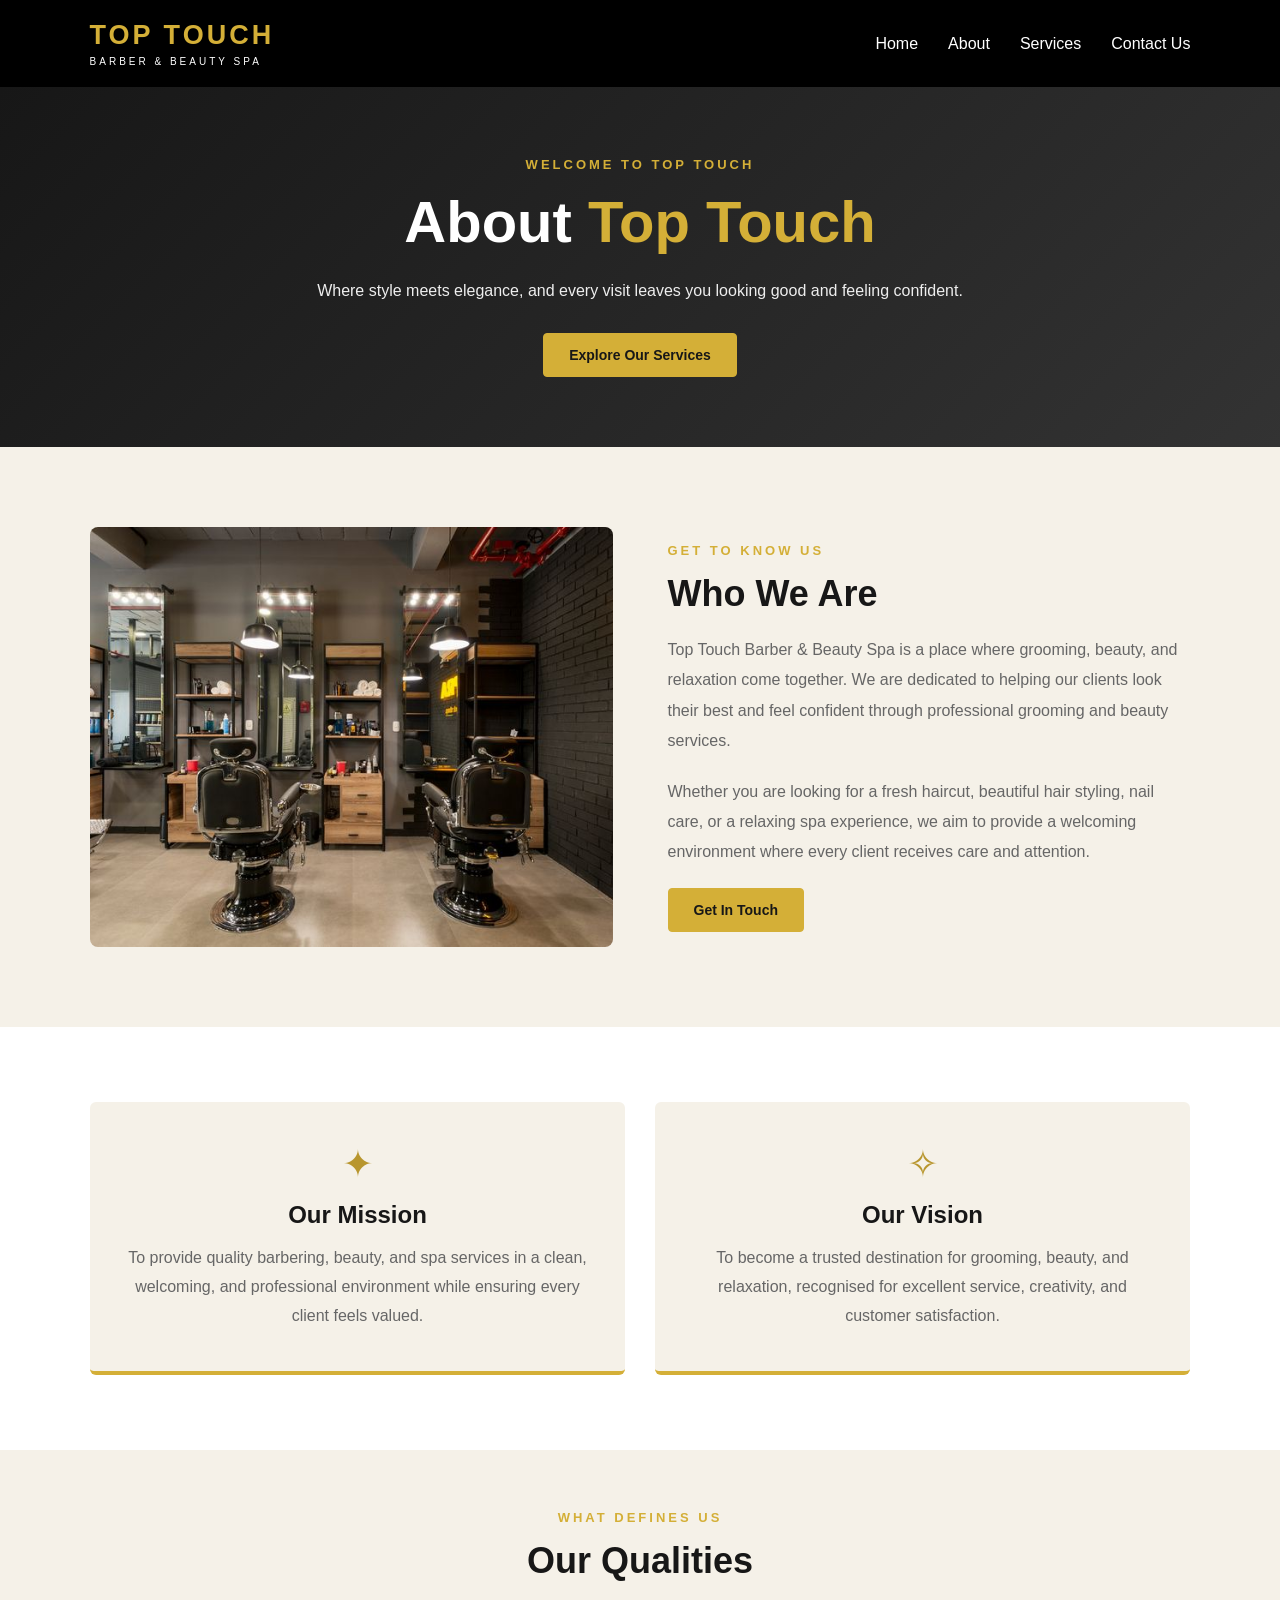
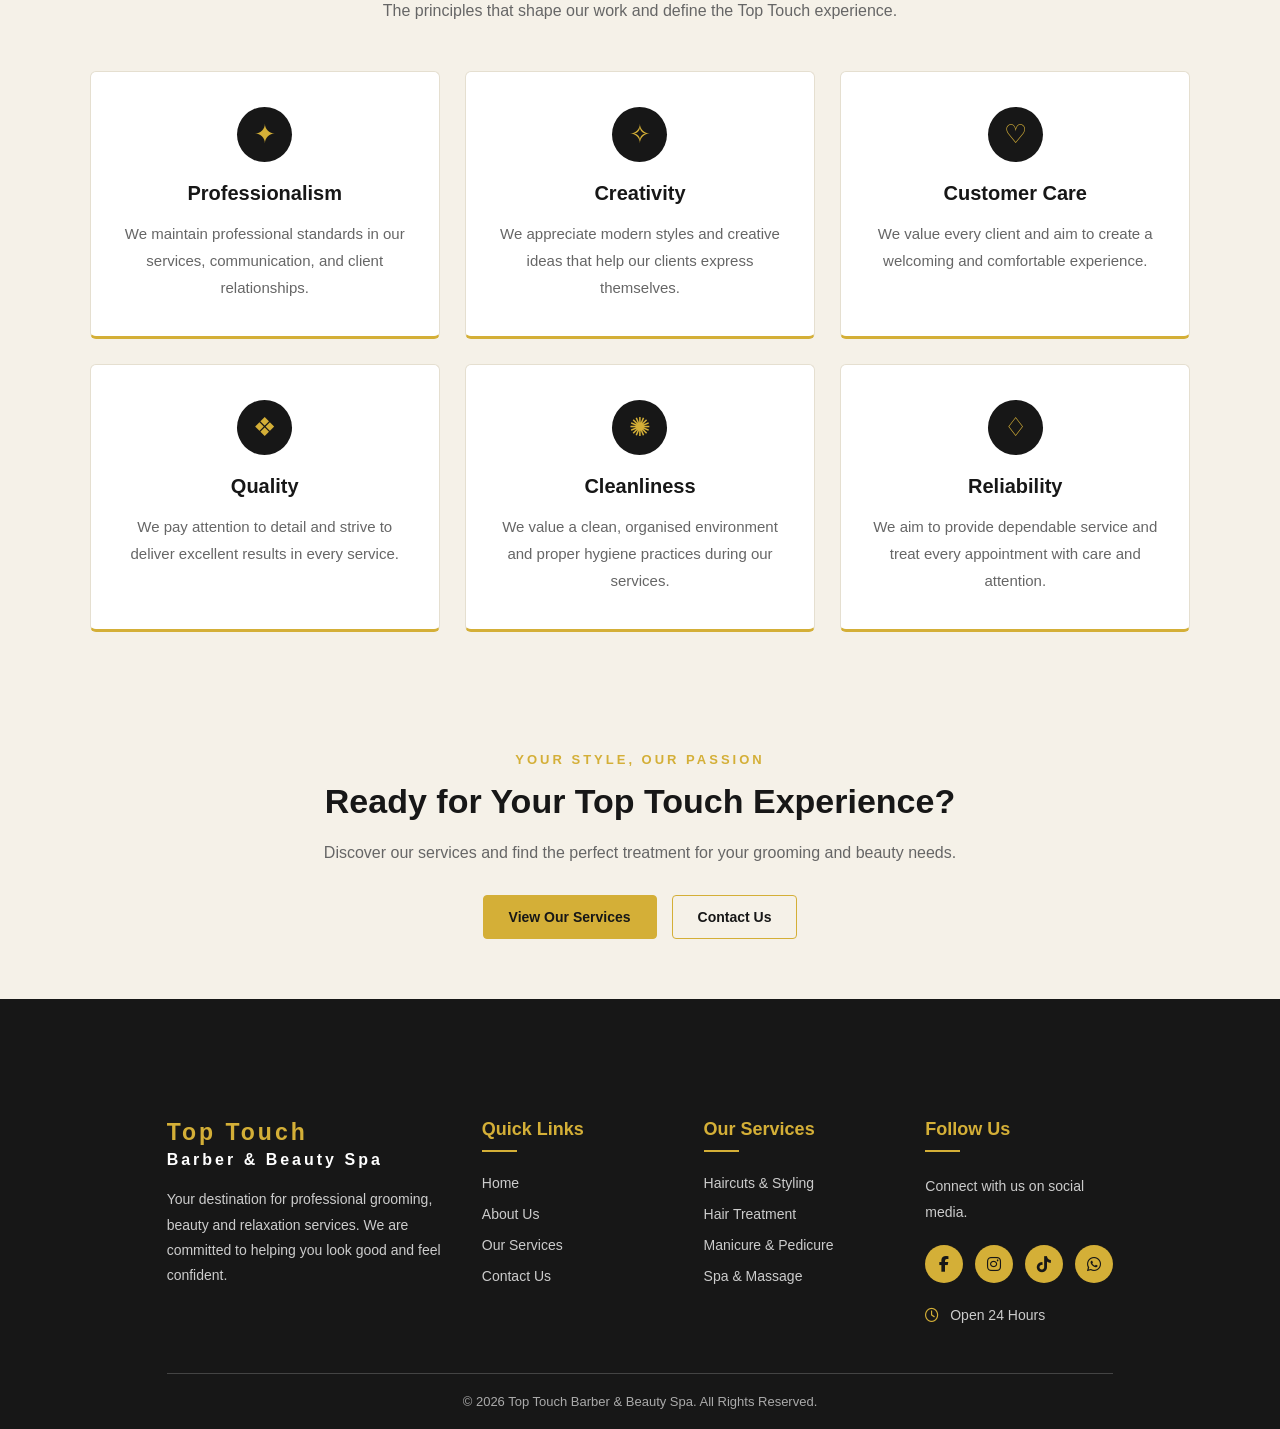
==== commit 4e340787: "Add files via upload" ====
--- a/about.html
+++ b/about.html
@@ -25,6 +25,13 @@
         <a href="contact.html">Contact Us</a>
     </nav>
 
+   <div class="menu-toggle" id="menu-toggle">
+     <span></span> 
+     <span></span> 
+     <span></span> 
+    </div>
+
+
 </header>
 <!-- ABOUT HERO SECTION -->
 <section class="about-hero">
@@ -257,5 +264,12 @@
 </footer>
 
 </body>
-    
+    <script>
+    const toggle = document.getElementById("menu-toggle");
+    const nav = document.getElementById("nav-links");
+
+    toggle.addEventListener("click", function () {
+        nav.classList.toggle("active");
+    });
+</script>
 </html>
--- a/style.css
+++ b/style.css
@@ -31,37 +31,71 @@
     margin-top: 5px;
 }
 
+.navbar {
+    width: 100%;
+    background-color: black;
+    padding: 20px 7%;
+    display: flex;
+    justify-content: space-between;
+    align-items: center;
+}
+
 .nav-links {
     display: flex;
     align-items: center;
-    gap: 35px;
-    margin-left: auto;
+    gap: 30px;
 }
 
 .nav-links a {
+    text-decoration: none;
     color: white;
-    text-decoration: none;
-    font-size: 15px;
-    transition: color 0.3s ease;
-}
-
-.nav-links a:hover {
-    color: #d4af37;
-}
-
+}
+
+/* Hamburger Toggle */
+.menu-toggle {
+    display: none;
+    flex-direction: column;
+    gap: 6px;
+    cursor: pointer;
+}
+
+.menu-toggle span {
+    width: 28px;
+    height: 3px;
+    background-color: white;
+    border-radius: 3px;
+}
+
+/* Mobile View */
 @media (max-width: 768px) {
+
     .navbar {
+        position: relative;
+    }
+
+    .menu-toggle {
+        display: flex;
+    }
+
+    .nav-links {
+        display: none;
+        position: absolute;
+        top: 100%;
+        left: 0;
+        width: 100%;
+        background-color: black;
         flex-direction: column;
+        align-items: center;
+        padding: 25px 0;
         gap: 20px;
-    }
-
-    .nav-links {
-        justify-content: center;
-        flex-wrap: wrap;
-        gap: 20px;
-        margin-left: 0;
-    }
-}
+        z-index: 1000;
+    }
+
+    .nav-links.active {
+        display: flex;
+    }
+}
+
 .hero-slider {
     width: 100%;
     height: 750px;
